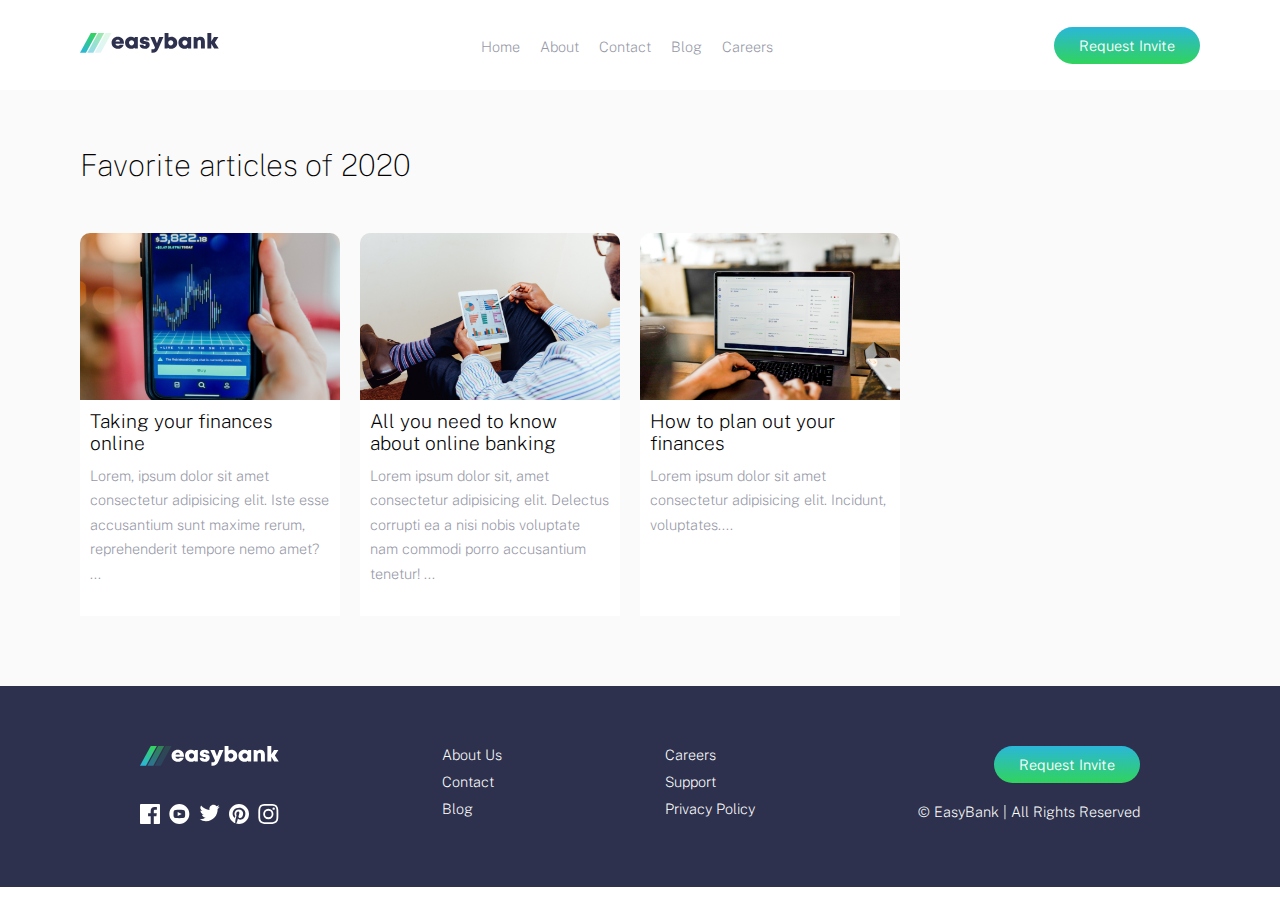
==== blog.html @ e1938d4a "styled blog page" ====
<!DOCTYPE html>
<html lang="en">
<head>
    <meta charset="UTF-8">
    <meta name="viewport" content="width=device-width, initial-scale=1.0"> <!-- displays site properly based on user's device -->
    <link rel="icon" type="image/png" sizes="32x32" href="./images/favicon-32x32.png">
    <link rel="stylesheet" href="css/style.css">
    <title>Easybank by Frontend Mentor</title>
</head>
<body>
    <div class="main-container">

        <!-- insert navigation -->
        <script src="includes/navigation.js"></script>

        <section id="blog-main">

            <h3>What home-office looks like for us</h3>
            <p class="author">By Wilson Hutton</p>

        </section>
      
        <section id="latest-articles">
      
          <h3>Favorite articles of 2020</h3>
          
          <div class="cards">
      
            <div class="blog-card card card-1">
              <img src="images/blog_online_finances.png" alt="Taking finances online image">
              <div class="card-text-container">
                <h6>Taking your finances online</h6>
                <p>Lorem, ipsum dolor sit amet consectetur adipisicing elit. Iste esse accusantium sunt maxime rerum, reprehenderit tempore nemo amet? ...</p>
              </div> <!-- card-text-container end -->
            </div>
      
            <div class="blog-card card card-2">
              <img src="images/blog_onlinebanking.png" alt="Online banking image">
              <div class="card-text-container">
                <h6>All you need to know about online banking</h6>
                <p>Lorem ipsum dolor sit, amet consectetur adipisicing elit. Delectus corrupti ea a nisi nobis voluptate nam commodi porro accusantium tenetur! ...</p>
              </div> <!-- card-text-container end -->
            </div>
      
            <div class="blog-card card card-3">
              <img src="images/blog_planfinances.png" alt="Plan finances image">
              <div class="card-text-container">
                <h6>How to plan out your finances</h6>
                <p>Lorem ipsum dolor sit amet consectetur adipisicing elit. Incidunt, voluptates....</p>
              </div> <!-- card-text-container end -->
            </div>
      
          </div> <!-- cards end -->
      
        </section> <!-- latest-articles -->

    </div> <!-- main-container -->
            
    <script src="includes/footer.js"></script>

<script src="js/main.js"></script>   
</body>
</html>
---- css/style.css ----
@import url('https://fonts.googleapis.com/css2?family=Public+Sans:ital,wght@0,100;0,200;0,300;0,400;0,500;0,600;0,700;0,800;0,900;1,100;1,200;1,300;1,400;1,500;1,600;1,700;1,800;1,900&display=swap');

* {
    margin: 0;
    padding: 0;
    box-sizing: border-box;
}

html {
    scroll-behavior: smooth;
}

.modal-bg,
.modal {
    display: flex;
    align-items: center;
}

.modal-bg {
    justify-content: center;
    width: 100%;
    height: 100vh;
    position: fixed;
    top: 0;
    left: 0;
    background-color: rgba(0, 0, 0, 0.6);
    visibility: hidden;
    opacity: 0;
    transition: visibility 0s, opacity 0.5s;
}

.modal {
    position: relative;
    background-color:hsl(0, 0%, 100%);
    width: 45%;
    height: 70%;
    border-radius: 0.8em;
    flex-direction: column;
    justify-content: space-around;
    padding: 2em 0;
    font-size: 1em;
    color:rgba(0, 0, 0, 0.7);
    text-align: center;
}

.modal-active {
    visibility: visible;
    opacity: 1;
}

.modal-close {
    position: absolute;
    top: 15px;
    right: 30px;
    width: 28px;
    height: 28px;
    opacity: 0.5;
    cursor: pointer;
  }
  .modal-close:hover {
    opacity: 1;
  }
  .modal-close:before,
  .modal-close:after {
    position: absolute;
    left: 15px;
    content: ' ';
    height: 28px;
    width: 2px;
    background-color: #333;
  }
  .modal-close:before {
    transform: rotate(45deg);
  }
  .modal-close:after {
    transform: rotate(-45deg);
  }

.modal h2 {
    color:hsla(136, 70%, 36%, 0.7);
    font-size: 1.2em;
    font-weight: 300;
}

.invite-icon {
    width: 1.2em;
}

body,
input[type="text"],
textarea {
    font-family: 'Public Sans', sans-serif;
    font-size: 18px;
    overflow-x: hidden;
}

/*
.main-container {
    padding-left: 100px;
    padding-right: 100px;
}
*/

.burger,
.toggle-close {
    display: none;
}

.burger svg {
    pointer-events: none;
}

.nav-main {
    display: flex;
    justify-content: space-between;
    align-items: center;
    height: 10vh;
    background-color: hsl(0, 0%, 100%);
    z-index: 300;
    padding: 0 80px;
    position: fixed;
    top:0;
    right:0;
    left:0;
}

.nav-main .nav-links {
    display: flex;
}

.nav-main .nav-links li {
    list-style: none;
}

.nav-main .nav-links a {
    text-decoration: none;
    color: hsl(233, 8%, 62%);
    font-weight: 200;
    margin-right: 20px;
    padding-bottom: 20px;
    font-size: 0.9rem;
}

.nav-main .nav-links a:hover {
    border-bottom: 3px solid hsl(136, 65%, 51%);
    /* should be color: 
    linear-gradient(to right top, #31d35c, #00d192, #00cbbb, #00c2d4, #2bb7da); */
}

.invite-btn {
    cursor: pointer;
    font-family: 'Public Sans', sans-serif;
    font-size: 0.9rem;
    font-weight: 300;
    padding: 10px 25px;
    border-radius: 20px;
    border: none;
    color: #fff;
    /* background gradient */
    background: linear-gradient(90deg, hsla(136, 65%, 51%, 1) 0%, hsla(192, 70%, 51%, 1) 100%);
    background: -moz-linear-gradient(90deg, hsla(136, 65%, 51%, 1) 0%, hsla(192, 70%, 51%, 1) 100%);
    background: -webkit-linear-gradient(90deg, hsla(136, 65%, 51%, 1) 0%, hsla(192, 70%, 51%, 1) 100%);
}

.invite-btn:hover,
input[type="submit"]:hover {
    background: linear-gradient(90deg, hsla(136, 65%, 51%, 0.7) 0%, hsla(192, 70%, 51%, 0.7) 100%);
    background: -moz-linear-gradient(90deg, hsla(136, 65%, 51%, 0.7) 0%, hsla(192, 70%, 51%, 0.7) 100%);
    background: -webkit-linear-gradient(90deg, hsla(136, 65%, 51%, 0.7) 0%, hsla(192, 70%, 51%, 0.7) 100%);
}

section,
footer {
    padding-left: 80px;
}

section#next-generation-banking {
    background-color: hsl(0, 0%, 98%);
    position: relative;
    min-height: 100vh;
    display: flex;
    align-items: center;
}

section#next-generation-banking .col-2 img:first-child {
    position: absolute;
    right: -480px;
    top: -265px;
}

section#next-generation-banking .col-2 img:last-child {
    position: absolute;
    right: -135px;
    top: -120px;
}

img#bg-intro-mobile {
    display: none;
}

section#next-generation-banking .col-1 {
    display: flex;
    flex-direction: column;
    max-width: 30%; 
}

section#next-generation-banking .col-1 h1 {
    font-weight: 200;
    font-size: 2.5rem;
    margin-bottom: 20px;
}

section p {
    font-weight: 200;
    font-size: 1rem;
    line-height: 1.7;
    color:hsl(233, 8%, 62%);
    margin-bottom: 20px;
}

section#next-generation-banking .col-1 button {
    width: 50%;
}

section#why-choose-easybank {
    background-color:hsl(220, 16%, 96%);
    display: flex;
    flex-direction: column;
    padding-top: 100px;
    padding-bottom: 50px;
    padding-right: 80px;
}

section#why-choose-easybank .row-1 {
    max-width: 50%;
    margin-bottom: 30px;
}

section#why-choose-easybank .row-2 {
    display: flex;
    margin-top: 20px;
}

section#why-choose-easybank h3,
section#latest-articles h3 {
    font-size: 1.9rem;
    font-weight: 100;
}

section#why-choose-easybank h3 {
    margin-bottom: 20px;
}

section#why-choose-easybank .card {
    padding-right: 30px;
}

section#why-choose-easybank .card img {
    margin-bottom: 30px;
}

section#why-choose-easybank .card h5 {
    font-size: 1.3rem;
    font-weight: 100;
    margin-bottom: 15px;
}

section#latest-articles {
    background-color: hsl(0, 0%, 98%);
    padding-top: 80px;
    padding-right: 80px;
    padding-bottom: 50px;
    display: flex;
    flex-direction: column;
    justify-content: center;
}

section#latest-articles .card {
    display: flex;
    flex-direction: column;
    padding: 0 20px 20px 0;
}

section#latest-articles h3 {
    margin-bottom: 50px;
    cursor: pointer;
}

section#latest-articles img {
    border-top-left-radius: 10px;
    border-top-right-radius: 10px;
}

section#latest-articles img:first-child {
    height: 167px;
}

section#latest-articles .cards {
    display: flex;
}

section#latest-articles h6 {
    font-size: 1.2rem;
    font-weight: 200;
    padding-bottom: 10px;
}

section#latest-articles p {
    font-size: 0.9rem;
}

section#latest-articles p:last-of-type:hover,
section#latest-articles h6:hover {
    color: hsl(136, 65%, 51%);
    cursor: pointer;
}

.blog-card {
    width: 25%;
}

.author {
    font-size: 0.8rem;
}

.card-text-container {
    background-color: hsl(0, 0%, 100%);
    padding: 10px;
    height: 100%;
    margin-top: auto;
}

footer {
    background-color:hsl(233, 26%, 24%);
    font-size: 0.9rem;
    font-weight: 200;
    display: flex;
    justify-content: space-between;
    padding-right: 80px;
    min-height: 150px;
}

.social-svg {
    transition: all 0.3s ease-in ;
}

.social-svg:hover {
    fill: hsl(136, 65%, 51%);
}

footer .col {
    padding: 60px;
}

footer .col-1 {
    display: flex;
    flex-direction: column;
    justify-content: space-between;
}

footer .social-icons {
    display: flex;
    justify-content: space-between;
}

footer .logo {
    padding-bottom: 30px;
}

footer .col ul li {
    list-style: none;
}

footer .col-2 li,
footer .col-3 li {
    padding-bottom: 10px;
}

footer .col ul li a,
footer .col p {
    color:hsl(0, 0%, 100%);
    text-decoration: none;
}

footer .col ul li a {
    transition: all 0.3s ease-in;
}

footer .col ul li a:hover {
    color: hsl(136, 65%, 51%);
}

footer .col-4 {
    display: flex;
    flex-direction: column;
    align-items: flex-end;
}

footer .col-4 button {
    margin-bottom: 20px;
}

section#get-to-know-you {
    display: flex;
    padding-top: 10vh;
    height: 100vh;
    align-items: center;
    background-image: linear-gradient(to bottom, #f4f4f4, #f7f7f7, #f9f9f9, #fcfcfc, #ffffff);
}

section#get-to-know-you .col-1 {
    display: flex;
    justify-content: center;
}

.working-woman-svg {
    max-width: 65%;
    position: relative;
}

section#get-to-know-you .col-2 {
    display: flex;
    flex-direction: column;
    max-width: 40%;
    justify-content: center;
}

section#get-to-know-you .col-2 h2 {
    font-size: 2.6rem;
    font-weight: 100;
    padding-bottom: 20px;
    max-width: 70%;
}

.icon-q-a-small-1 {
    position: absolute;
    top: 40%;
    left: 24%;
}

.icon-q-a-small-2 {
    position: absolute;
    top: 26%;
    left: 28%;
}

.contact-text-container {
    display: flex;
    flex-direction: column;
    align-items: center;
    margin-right: auto;
}

section#contact-form-container {
    display: flex;
    justify-content: space-around;
    padding: 5em 0 1.5em 0;
}

section#contact-form-container .col-1 {
    min-width: 40%;
    padding-left: 5em;
}

section#contact-form-container .col-2 {
    display: flex;
    flex-direction: column;
    align-items: center;
}

address {
    text-align: center;
    font-style: normal;
    padding-bottom: 1em;
}

address h3 {
    font-weight: 200;
    margin-bottom: 1em;
}

address p {
    font-weight: 100;
    padding: 0.4em 0;
}

form {
    display: flex;
    flex-direction: column;
}

.input-container {
    display: flex;
    flex-direction: column;
    padding-bottom: 2em;
}

.input-container label {
    font-weight: 100;
    color:hsl(233, 8%, 62%);
    font-size: 1.1rem;
    padding-bottom: 1em;
}

.input-container label span.green-star {
    color:hsla(136, 65%, 51%, 1);
}

input,
textarea {
    border: 1px solid hsl(233, 8%, 62%);
    outline: none;
    border-radius: 5px;
}

input[type="text"]:focus,
textarea:focus {
    outline: 2px solid hsla(136, 65%, 51%, 1);
    border: none;
}

input[type="text"] {
    padding: 10px;
}

input[type="submit"] {
    width: fit-content;
    cursor: pointer;
    font-family: 'Public Sans', sans-serif;
    font-size: 0.9rem;
    font-weight: 300;
    padding: 10px 25px;
    border-radius: 20px;
    border: none;
    color: #fff;
    background: linear-gradient(
90deg
, hsla(136, 65%, 51%, 1) 0%, hsla(192, 70%, 51%, 1) 100%);
    background: -moz-linear-gradient(90deg, hsla(136, 65%, 51%, 1) 0%, hsla(192, 70%, 51%, 1) 100%);
    background: -webkit-linear-gradient(
90deg
, hsla(136, 65%, 51%, 1) 0%, hsla(192, 70%, 51%, 1) 100%);
}

@media screen and (max-width: 1080px) {

    .blog-card {
        width: 100%;
    }

    .icon-q-a-small-1 {
        top: 30%;
        left: 35%;
    }

    .icon-q-a-small-2 {
        left: 45%;
    }
}

@media screen and (max-width: 768px) {

    .icon-q-a-small-1,
    .icon-q-a-small-2 {
        display: none;
    }

    nav button,
    .desktop-nav,
    .desktop-nav li {
        display: none !important;
    }
    
    
    nav .nav-links {
        position: absolute;
        right: 0px;
        top: 8vh;
        height: 80vh;
        width: 100vw;
        background-color: #fff;
        display: flex;
        flex-direction: column;
        justify-content: space-evenly;
        align-items: center;
        transform: translateX(100%);
        transition: transform 0.5s ease-in;
    }

    nav .nav-links li {
        opacity:  0;
    }

    .burger {
        display: block;
        cursor: pointer;
    }

    .logo {
        padding-top: 10px;
    }

    #bg-intro-mobile {
        display: block !important;
        position: absolute;
        top: 0;
        right: 0;
        width: 100%;
    }

    section#contact-form-container .col-1 {
        padding-left: 0;
    }

    section#next-generation-banking .col-2 img:first-child {
        display: none;
    }

    section#next-generation-banking .col-2 img:last-child {
        width: 100%;
        position: absolute;
        top: -180px;
        right: 0;
    }

    .nav-main {
        padding: 0 20px;
    }

    .logo img {
        width: 200px;
    }

    section#next-generation-banking .col-1 {
        max-width: 100%;
    }

    section#why-choose-easybank {
        align-items: center;
        text-align: center;
    }

    section#why-choose-easybank .card {
        padding-right: 0;
    }

    section#why-choose-easybank .row-1 {
        max-width: 100%;
    }

    section#why-choose-easybank .row-2,
    section#latest-articles .cards {
        flex-direction: column;
    }

    section#latest-articles h3 {
        text-align: center;
    }

    section#latest-articles .card {
        padding: 10px 0 0 0;
    }

    section#latest-articles .card img {
        height: auto;
    }


    section#contact-form-container .col-1 {
        width: 80%;
        align-self: center;
}

    footer {
        padding: 0;
        flex-direction: column;
        align-items: center;
    }

    footer .col {
        padding: 0;
    }

    footer .col-1 {
        padding: 1.2rem 0;
    }

    footer .col-2, .col-3 {
        text-align: center;
    }

    footer .col-4 {
        align-items: center;
        margin-bottom: 2rem;
    }

    footer ul li {
        margin-bottom: 10px;
    }

    section#get-to-know-you,
    section#contact-form-container {
        flex-direction: column;
        justify-content: center;
    }

    section#get-to-know-you .col-2 {
        max-width: 90%;
    }
    
}

@media screen and (max-width: 430px) {
    nav {
        flex-direction: column;
    }

    .nav-main {
        height: 20vh;
    }

    .logo {
        padding: 10px 0;
    }

    .burger {
        padding-bottom: 20px;
    }
}

nav .nav-active .nav-links {
    transform: translateX(0%);
}

#burger > .svg-container-burger{
    display:block;}
    #burger > .svg-container-toggle-close{
    display:none;}
    #burger.nav-active > .svg-container-burger{
    display:none;}
    #burger.nav-active > .svg-container-toggle-close{
    display:block;}

@keyframes navLinkFade {
    from {
        opacity: 0;
        transform: translateX(50px);
    }
    to {
        opacity: 1;
        transform: translateX(0px);
    }
}
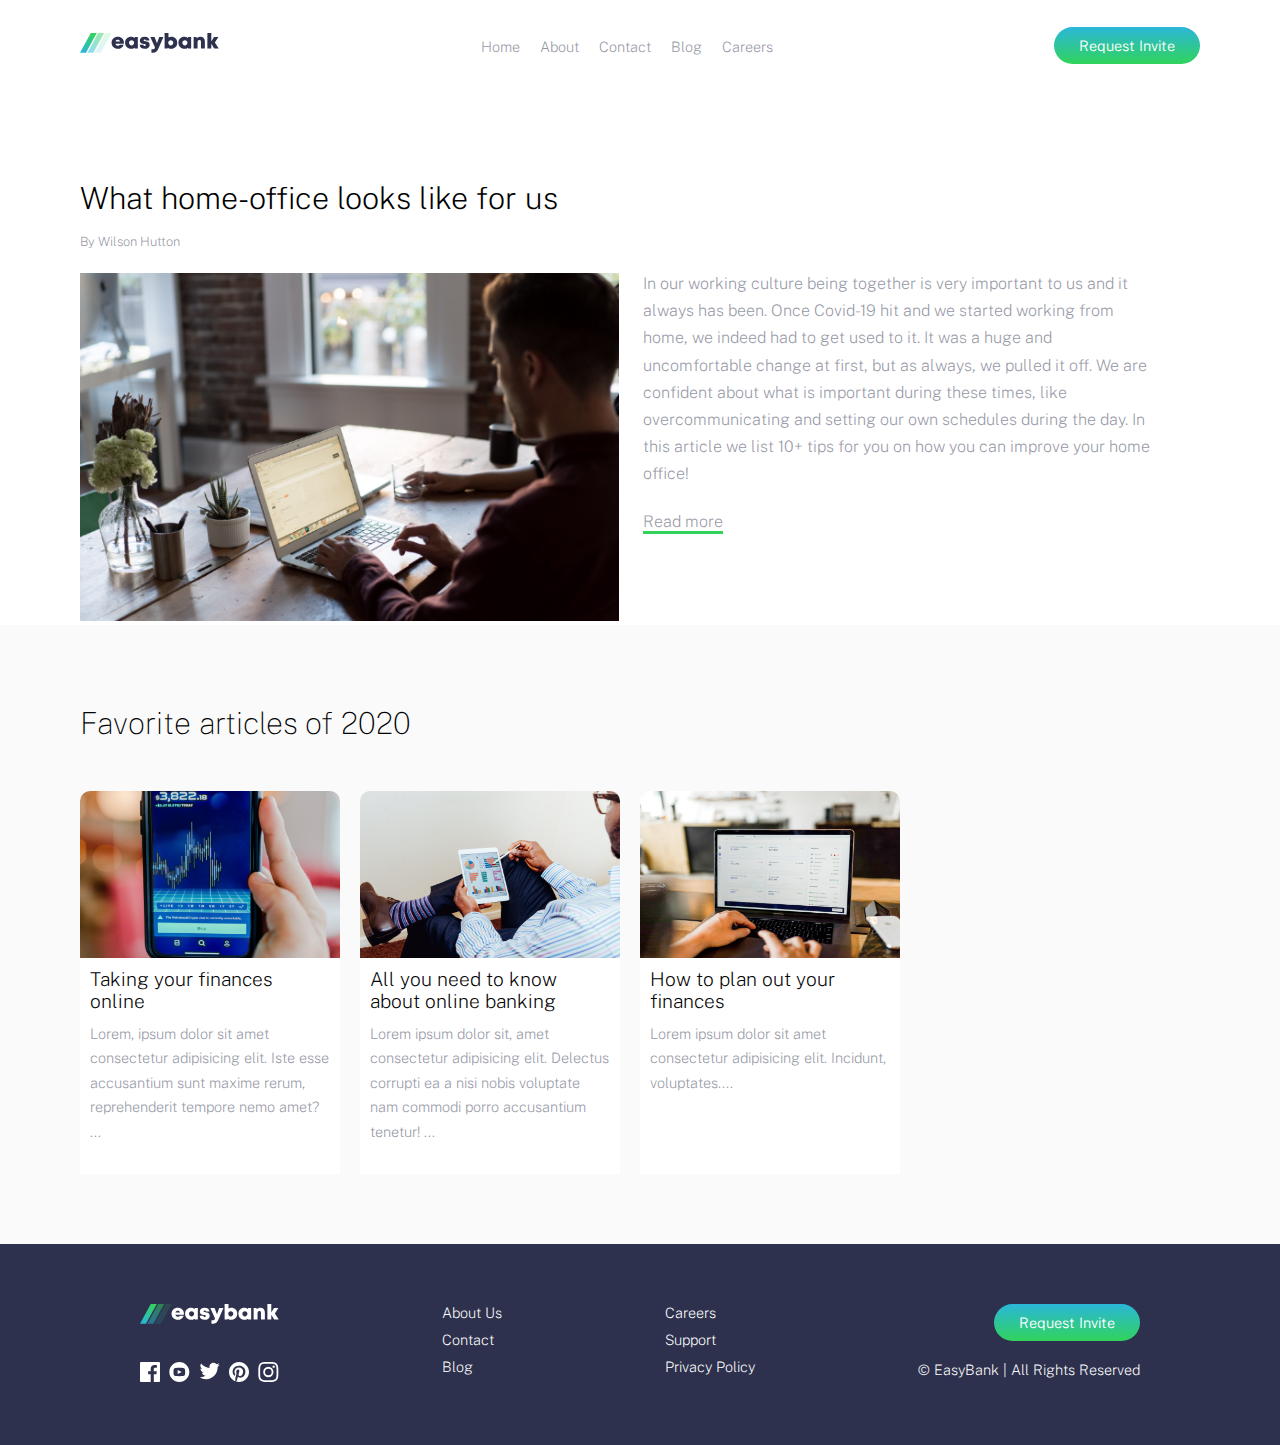
==== commit a6e8bfc0: "added content to blog page" ====
--- a/blog.html
+++ b/blog.html
@@ -15,12 +15,31 @@
 
         <section id="blog-main">
 
-            <h3>What home-office looks like for us</h3>
-            <p class="author">By Wilson Hutton</p>
+            <div class="col col-1">
+
+                <h2>What home-office looks like for us</h2>
+                <p class="author">By Wilson Hutton</p>
+                <img src="images/blog_main.png" alt="Main blog image">
+            
+            </div> <!-- col-1 -->
+
+            <div class="col col-2">
+
+                <p>In our working culture being together is very important to us and it always has been.
+                    Once Covid-19 hit and we started working from home, we indeed had to get used to it.
+                    It was a huge and uncomfortable change at first, but as always, we pulled it off.
+                    We are confident about what is important during these times, like overcommunicating and
+                    setting our own schedules during the day. In this article we list 10+ tips for you on
+                    how you can improve your home office!
+                </p>
+
+                <a href="#" class="read-more">Read more</a>
+            
+            </div> <!-- col-1 -->
 
         </section>
       
-        <section id="latest-articles">
+        <section id="latest-articles" class="fav-articles-2020">
       
           <h3>Favorite articles of 2020</h3>
           
--- a/css/style.css
+++ b/css/style.css
@@ -468,6 +468,51 @@
     align-items: center;
 }
 
+section#blog-main {
+    padding-top: 20vh;
+    display: flex;
+    align-items: center;
+}
+
+section#blog-main h2 {
+    font-size: 1.7em;
+    font-weight: 200;
+    padding-bottom: 0.5em;
+}
+
+section#blog-main .col-1 {
+    width: 50%;
+}
+
+section#blog-main .col-1 img {
+    width: 100%;
+}
+
+section#blog-main .col-2 {
+    width: 60%;
+    padding: 0 10% 0 2%;
+}
+
+section#blog-main .col-2 a {
+    text-decoration: none;
+    border-bottom: 3px solid hsl(136, 65%, 51%);
+    font-weight: 200;
+    color:hsl(233, 8%, 62%);
+}
+
+section#blog-main .col-2 a:hover {
+    color: hsl(233, 26%, 24%);
+}
+
+section#blog-main .col-2 a,
+section#blog-main .col-2 p {
+    font-weight: 200;
+    font-size: 1rem;
+    line-height: 1.7;
+    color: hsl(233, 8%, 62%);
+    margin-bottom: 20px;
+}
+
 address {
     text-align: center;
     font-style: normal;
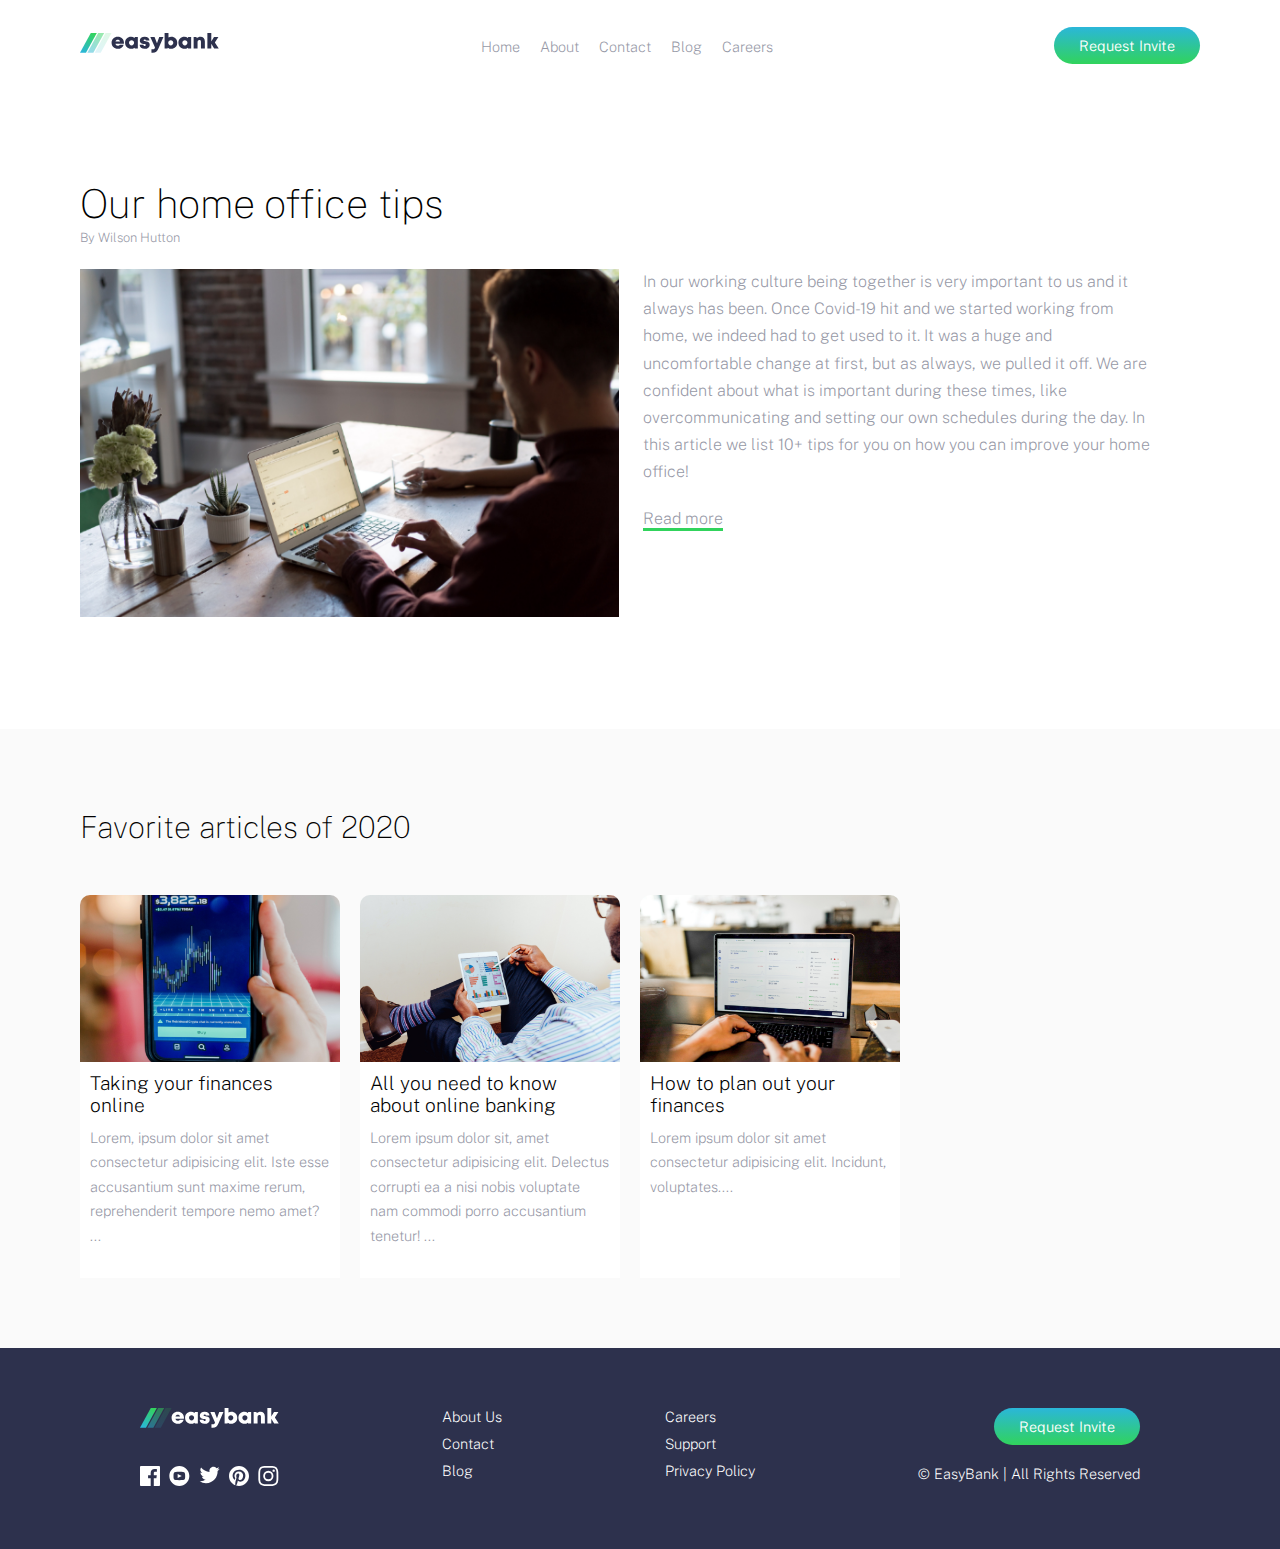
==== commit c299567b: "change style of h1 in blog" ====
--- a/blog.html
+++ b/blog.html
@@ -17,7 +17,7 @@
 
             <div class="col col-1">
 
-                <h2>What home-office looks like for us</h2>
+                <h1>Our home office tips</h1>
                 <p class="author">By Wilson Hutton</p>
                 <img src="images/blog_main.png" alt="Main blog image">
             
--- a/css/style.css
+++ b/css/style.css
@@ -94,13 +94,6 @@
     overflow-x: hidden;
 }
 
-/*
-.main-container {
-    padding-left: 100px;
-    padding-right: 100px;
-}
-*/
-
 .burger,
 .toggle-close {
     display: none;
@@ -201,7 +194,7 @@
 section#next-generation-banking .col-1 {
     display: flex;
     flex-direction: column;
-    max-width: 30%; 
+    max-width: 30%;
 }
 
 section#next-generation-banking .col-1 h1 {
@@ -210,7 +203,17 @@
     margin-bottom: 20px;
 }
 
-section p {
+section#careers-heading h1 {
+    font-weight: 100;
+    font-size: 2.5rem;
+}
+
+#career-benefit-h3 {
+    font-weight: 200;
+}
+
+section p,
+.main-cointainer-careers {
     font-weight: 200;
     font-size: 1rem;
     line-height: 1.7;
@@ -472,12 +475,12 @@
     padding-top: 20vh;
     display: flex;
     align-items: center;
-}
-
-section#blog-main h2 {
-    font-size: 1.7em;
-    font-weight: 200;
-    padding-bottom: 0.5em;
+    padding-bottom: 6em;
+}
+
+section#blog-main h1 {
+    font-weight: 100;
+    font-size: 2.5rem;
 }
 
 section#blog-main .col-1 {
@@ -511,6 +514,84 @@
     line-height: 1.7;
     color: hsl(233, 8%, 62%);
     margin-bottom: 20px;
+}
+
+section#careers-heading {
+    padding-top: 20vh;
+    text-align: center;
+    padding: 20vh 0 2.6em 0;
+    max-width: 60%;
+    margin: 0 auto;
+}
+
+section#careers-heading h1 {
+    padding-bottom: 0.6em;
+}
+
+.career-list-item {
+    display: flex;
+    align-items: center;
+    padding: 0.6em;
+}
+
+.career-list-item svg {
+    padding-right: 0.6em;
+}
+
+.main-container-careers {
+    display: flex;
+    padding-top: 3em;
+}
+
+.main-container-careers .col-1 {
+    margin: 0 auto;
+}
+
+.main-container-careers .col-2 {
+    width: 45%;
+    display: flex;
+    flex-direction: column;
+    justify-content: center;
+    font-weight: 200;
+    font-size: 1rem;
+    line-height: 1.7;
+    color: hsl(233, 8%, 62%);
+}
+
+.open-pos-btn {
+    padding: 1.2em 2em;
+    text-transform: uppercase;
+    font-size: 1em;
+    font-weight: 100;
+    font-family: "Public Sans", sans-serif;
+    border-radius: 23px;
+    cursor: pointer;
+    display: block;
+    margin: 6em auto 2em auto;
+    background-color: #50AAC0;
+    color: hsl(0, 0%, 100%);
+    outline: none;
+    border: none;
+}
+
+.open-pos-btn:hover {
+    opacity: 0.8;
+}
+
+.apply-container {
+    text-align: center;
+    color:hsl(233, 8%, 62%);
+} 
+
+.apply-container p {
+    font-weight: 100;
+    padding-bottom: 5em;
+    display: inline-block;
+}
+
+.apply-container p:hover {
+    cursor: pointer;
+    color: hsl(233, 26%, 24%);
 }
 
 address {
@@ -589,6 +670,25 @@
 
 @media screen and (max-width: 1080px) {
 
+    .main-container-careers .col-2 {
+        width: 100%;
+    }
+
+    .main-container-careers {
+        flex-direction: column;
+        align-items: center;
+    }
+
+    .main-container-careers ul {
+        margin: 0 auto;
+        padding-top: 1em;
+    }
+
+    .main-container-careers h3 {
+        text-align: center;
+        padding-top: 2em;
+    }
+
     .blog-card {
         width: 100%;
     }
@@ -604,6 +704,26 @@
 }
 
 @media screen and (max-width: 768px) {
+
+    #blog-main {
+        flex-direction: column;
+        padding-left: 0;
+        text-align: center;
+    }
+
+    #blog-main img {
+        margin-bottom: 1em;
+    }
+
+    #blog-main .col-1,
+    #blog-main .col-2 {
+        width: 100% !important;
+    }
+
+    #blog-main .col-2 {
+        text-align: left;
+    }
+
 
     .icon-q-a-small-1,
     .icon-q-a-small-2 {
